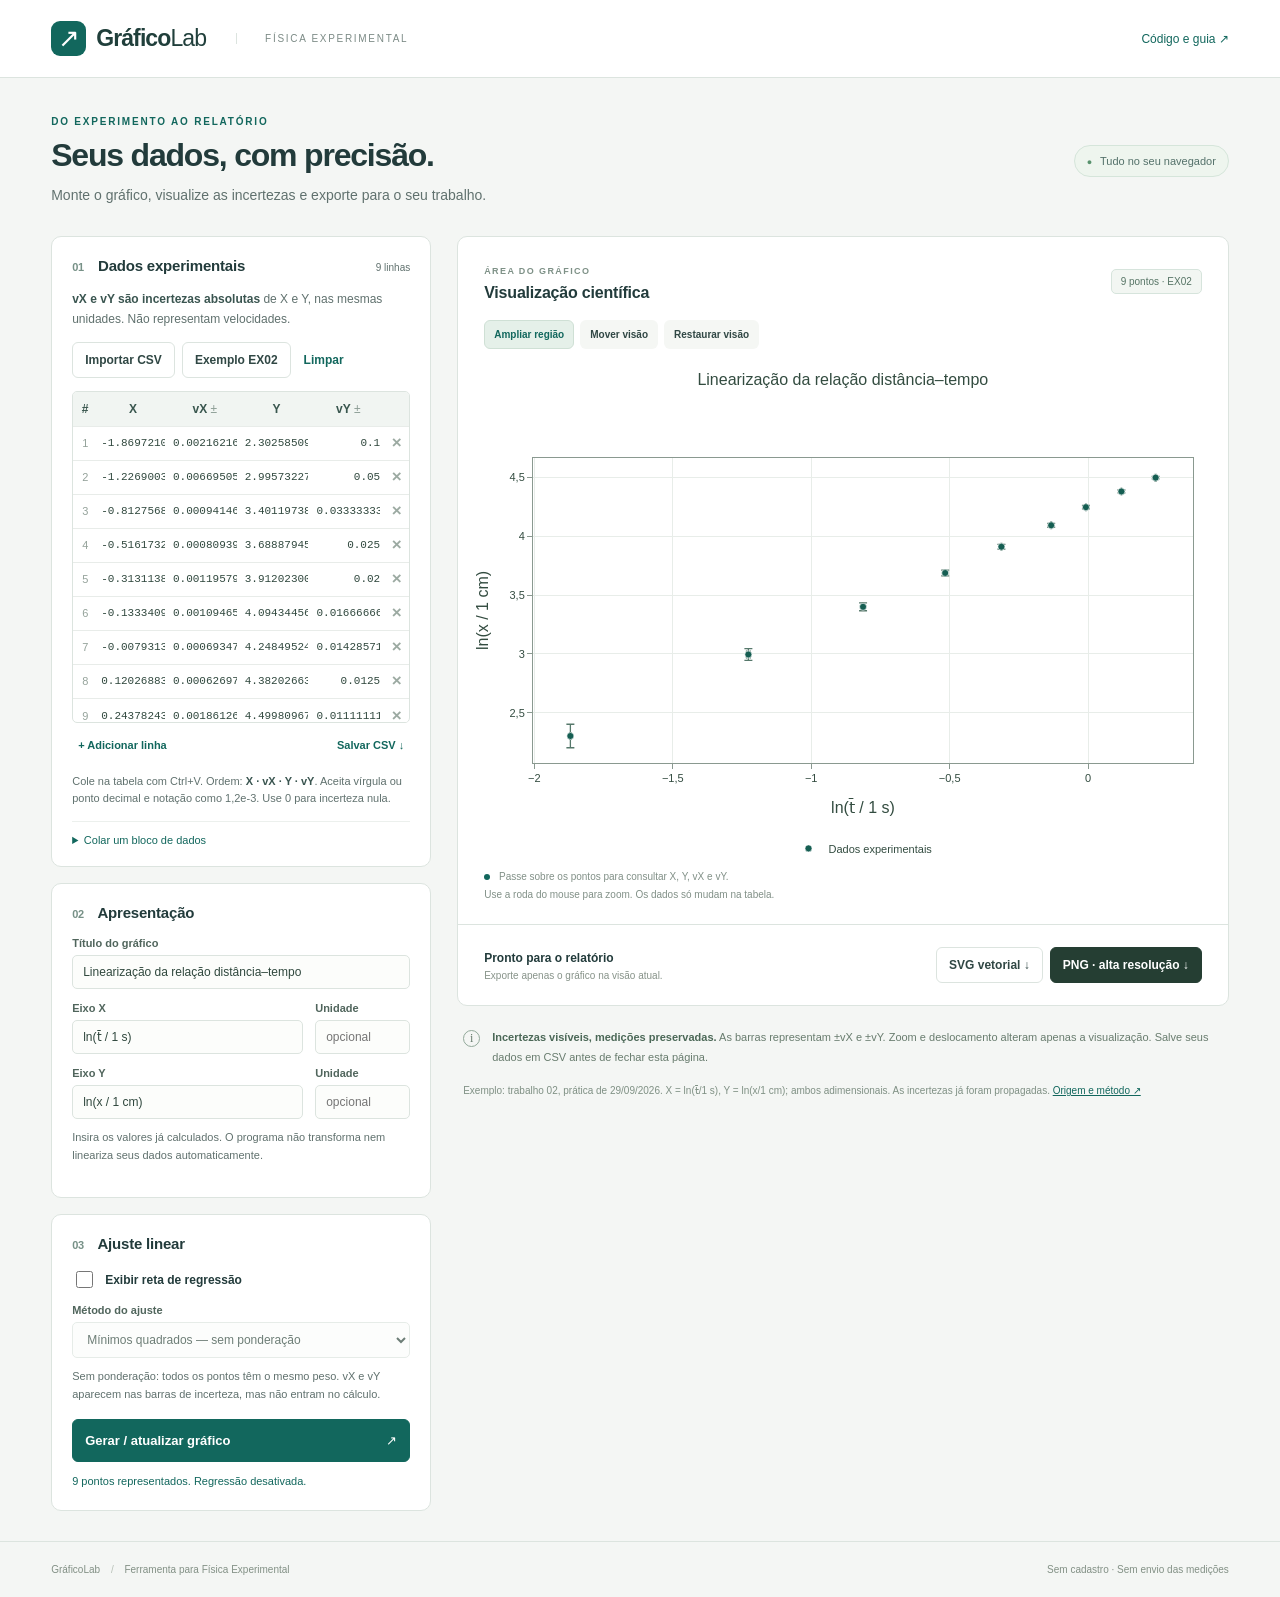
==== programa-graficos/index.html @ d4d65705 "Adiciona GraficoLab com incertezas, regressao e GitHub Pages" ====
<!doctype html>
<html lang="pt-BR">
<head>
  <meta charset="utf-8">
  <meta name="viewport" content="width=device-width, initial-scale=1">
  <meta name="description" content="Gráficos experimentais com barras de incerteza, regressão linear e exportação para relatórios. Gratuito, direto no navegador.">
  <title>GráficoLab · Física Experimental</title>
  <link rel="icon" href="favicon.svg" type="image/svg+xml">
  <link rel="stylesheet" href="css/style.css">
  <script defer src="vendor/plotly-basic-3.6.0.min.js"></script>
  <script defer src="js/data.js"></script>
  <script defer src="js/example.js"></script>
  <script defer src="js/graph.js"></script>
  <script defer src="js/script.js"></script>
</head>
<body>
  <header class="topbar"><a class="brand" href="./"><span class="brand-icon" aria-hidden="true">↗</span> Gráfico<span>Lab</span></a><span class="top-note">FÍSICA EXPERIMENTAL</span><a class="source-link" href="https://github.com/Yheitor13/Fisica/tree/main/programa-graficos" target="_blank" rel="noopener">Código e guia ↗</a></header>
  <main>
    <div class="intro"><div><p class="eyebrow">DO EXPERIMENTO AO RELATÓRIO</p><h1>Seus dados, com precisão.</h1><p>Monte o gráfico, visualize as incertezas e exporte para o seu trabalho.</p></div><span class="local-badge"><span aria-hidden="true">●</span> Tudo no seu navegador</span></div>
    <div class="workspace">
      <aside class="controls" aria-label="Dados e configuração">
        <section class="panel">
          <div class="section-heading"><h2><span class="step">01</span> Dados experimentais</h2><span id="row-count" class="count"></span></div>
          <p class="help"><strong>vX e vY são incertezas absolutas</strong> de X e Y, nas mesmas unidades. Não representam velocidades.</p>
          <div class="actions"><button id="import" type="button">Importar CSV</button><button id="example" type="button">Exemplo EX02</button><button id="clear" class="quiet" type="button">Limpar</button></div>
          <input id="file" type="file" accept=".csv,.tsv,.txt,text/csv" hidden>
          <div class="table-wrap"><table><caption class="sr-only">Digite os valores ou cole quatro colunas de uma planilha: X, vX, Y, vY.</caption><thead><tr><th scope="col">#</th><th scope="col">X</th><th scope="col">vX <span>±</span></th><th scope="col">Y</th><th scope="col">vY <span>±</span></th><th scope="col"><span class="sr-only">Excluir linha</span></th></tr></thead><tbody id="rows"></tbody></table></div>
          <div class="table-footer"><button id="add-row" class="quiet" type="button">+ Adicionar linha</button><button id="save-data" class="quiet" type="button">Salvar CSV ↓</button></div>
          <p class="help small">Cole na tabela com Ctrl+V. Ordem: <strong>X · vX · Y · vY</strong>. Aceita vírgula ou ponto decimal e notação como 1,2e-3. Use 0 para incerteza nula.</p>
          <details><summary>Colar um bloco de dados</summary><label for="paste-data" class="sr-only">Dados separados por tabulação, ponto e vírgula ou vírgula</label><textarea id="paste-data" rows="4" placeholder="X;vX;Y;vY&#10;2,50;0,05;4,80;0,10"></textarea><button id="apply-paste" type="button">Usar dados colados</button></details>
        </section>
        <section class="panel">
          <h2><span class="step">02</span> Apresentação</h2>
          <label for="title">Título do gráfico</label><input id="title" maxlength="100" value="Linearização da relação distância–tempo">
          <div class="field-grid"><div><label for="x-label">Eixo X</label><input id="x-label" maxlength="60" value="ln(t̄ / 1 s)"></div><div><label for="x-unit">Unidade</label><input id="x-unit" maxlength="24" placeholder="opcional"></div><div><label for="y-label">Eixo Y</label><input id="y-label" maxlength="60" value="ln(x / 1 cm)"></div><div><label for="y-unit">Unidade</label><input id="y-unit" maxlength="24" placeholder="opcional"></div></div>
          <p class="help small">Insira os valores já calculados. O programa não transforma nem lineariza seus dados automaticamente.</p>
        </section>
        <section class="panel">
          <h2><span class="step">03</span> Ajuste linear</h2>
          <label class="check"><input id="fit" type="checkbox"> Exibir reta de regressão</label>
          <label for="method">Método do ajuste</label><select id="method" disabled><option value="ordinary">Mínimos quadrados — sem ponderação</option><option value="weighted">Mínimos quadrados — pesos 1/vY²</option></select>
          <p id="method-help" class="help small">Sem ponderação: todos os pontos têm o mesmo peso. vX e vY aparecem nas barras de incerteza.</p>
          <button id="generate" class="primary" type="button">Gerar / atualizar gráfico <span aria-hidden="true">↗</span></button>
          <p id="status" role="status" aria-live="polite"></p>
        </section>
      </aside>
      <div class="output">
        <section class="plot-panel" aria-label="Gráfico experimental">
          <div class="plot-heading"><div><span class="eyebrow">ÁREA DO GRÁFICO</span><h2>Visualização científica</h2></div><span id="plot-state" class="tag">Dados do EX02</span></div>
          <div class="plot-tools" aria-label="Controles de visualização"><button id="zoom-mode" type="button" aria-pressed="true">Ampliar região</button><button id="pan-mode" type="button" aria-pressed="false">Mover visão</button><button id="reset" type="button">Restaurar visão</button></div>
          <div id="plot" role="img" aria-label="Gráfico de dispersão com barras de incerteza nos dois eixos"></div>
          <div class="plot-caption"><span class="dot" aria-hidden="true"></span> Passe sobre os pontos para consultar X, Y, vX e vY.<br>Use a roda do mouse para zoom. Os dados só mudam na tabela.</div>
          <div id="fit-results" class="fit-results" hidden><div class="fit-title">RETA AJUSTADA <span id="fit-kind"></span></div><p id="equation" class="equation"></p><dl><div><dt>Coeficiente angular · a</dt><dd id="slope"></dd></div><div><dt>Intercepto · b</dt><dd id="intercept"></dd></div><div><dt id="r2-label">R²</dt><dd id="r2"></dd></div></dl></div>
          <div class="export-bar"><div><strong>Pronto para o relatório</strong><p>Exporte apenas o gráfico na visão atual.</p></div><div class="actions"><button id="export-svg" type="button" disabled>SVG vetorial ↓</button><button id="export-png" class="dark" type="button" disabled>PNG · alta resolução ↓</button></div></div>
        </section>
        <div class="note"><span aria-hidden="true">i</span><p><strong>Incertezas visíveis, medições preservadas.</strong> As barras representam ±vX e ±vY. Zoom e deslocamento alteram apenas a visualização. Salve seus dados em CSV antes de fechar esta página.</p></div>
        <p id="example-note" class="provenance">Exemplo: trabalho 02, prática de 29/09/2026. X = ln(t̄/1 s), Y = ln(x/1 cm); ambos adimensionais. As incertezas já foram propagadas. <a href="exemplos/README.md" target="_blank" rel="noopener">Origem e método ↗</a></p>
      </div>
    </div>
  </main>
  <footer><span>GráficoLab <span class="footer-separator">/</span> Ferramenta para Física Experimental</span><span>Sem cadastro · Sem envio das medições</span></footer>
  <noscript>Ative o JavaScript do navegador para usar o programa.</noscript>
</body>
</html>
---- programa-graficos/css/style.css ----
:root{font-family:Inter,"Segoe UI",Arial,sans-serif;color:#223b3b;background:#f4f6f4;font-size:14px;font-synthesis:none;--green:#12675d;--muted:#60716e;--border:#dce4df}*{box-sizing:border-box}body{margin:0}button,input,select,textarea{font:inherit}button,a,input,select,textarea{touch-action:manipulation}a{color:var(--green)}button{cursor:pointer;min-height:36px;border:1px solid var(--border);border-radius:6px;background:white;color:#304744;padding:8px 12px;font-weight:600;font-size:12px;transition:background .15s}button:hover{background:#edf4ef}button:disabled{opacity:.45;cursor:not-allowed}button:focus-visible,input:focus-visible,select:focus-visible,textarea:focus-visible,a:focus-visible,summary:focus-visible{outline:3px solid #67b6a6;outline-offset:2px}.topbar{height:78px;border-bottom:1px solid var(--border);background:#fff;display:flex;align-items:center;gap:30px;padding:0 4vw}.brand{text-decoration:none;font-size:23px;font-weight:750;letter-spacing:-.9px;display:flex;align-items:center;color:#203f3b}.brand>span:last-child{font-weight:400}.brand-icon{background:var(--green);color:white;border-radius:9px;width:35px;height:35px;display:grid;place-items:center;margin-right:10px;font-size:26px}.top-note{font-size:10px;letter-spacing:1.7px;color:#7c8b86;border-left:1px solid var(--border);padding-left:28px}.source-link{margin-left:auto;font-size:12px;text-decoration:none}main{max-width:1640px;margin:auto;padding:38px 4vw 30px}.intro{display:flex;justify-content:space-between;align-items:center;margin-bottom:30px;gap:20px}.eyebrow{font-size:10px;letter-spacing:1.8px;font-weight:700;color:var(--green);margin:0 0 10px}h1{font-size:32px;letter-spacing:-1.2px;font-weight:600;margin:0 0 10px}.intro p:not(.eyebrow){color:var(--muted);margin:0;line-height:1.6}.local-badge{font-size:11px;white-space:nowrap;color:#54716a;border:1px solid #d5e5da;background:#eef5ee;padding:9px 12px;border-radius:20px}.local-badge span{color:#58926d;font-size:9px;margin-right:5px}.workspace{display:grid;grid-template-columns:380px minmax(0,1fr);gap:26px;align-items:start}.controls{display:grid;gap:16px}.panel,.plot-panel{background:white;border:1px solid var(--border);border-radius:10px}.panel{padding:20px}h2{font-size:15px;font-weight:650;margin:0 0 16px;letter-spacing:-.2px}.step{color:#779187;font-size:11px;margin-right:10px;font-variant-numeric:tabular-nums}.section-heading{display:flex;align-items:baseline;justify-content:space-between}.count{font-size:10px;color:var(--muted);white-space:nowrap}.help{font-size:12px;line-height:1.6;color:var(--muted);margin:0 0 13px}.help strong{font-weight:600;color:#3a5550}.small{font-size:11px;margin-top:10px}.actions{display:flex;flex-wrap:wrap;gap:7px}.quiet{border-color:transparent;background:transparent;color:var(--green);padding-left:5px;padding-right:5px}.table-wrap{overflow:auto;max-height:332px;margin-top:13px;border:1px solid var(--border);border-radius:5px}table{width:100%;border-collapse:collapse;table-layout:fixed;font-variant-numeric:tabular-nums}th{background:#f1f5f2;color:#39564e;font-size:12px;position:sticky;top:0;padding:10px 0;z-index:1}th span{font-weight:400;color:#8b9c94}th:first-child{width:24px}th:last-child{width:25px}td{border-top:1px solid #e8ece9;font-size:11px;text-align:center;color:#94a29a;height:34px}td input{width:100%;min-width:0;border:0!important;border-radius:0!important;text-align:right!important;font-size:11px!important;padding:8px 3px!important;color:#314b43;background:transparent!important;font-family:Consolas,monospace}td input:focus{background:#edf7f0!important}td input[aria-invalid=true]{background:#fff1ef!important;box-shadow:inset 0 -2px #a84033}.remove-row{border:0;padding:0;min-height:26px;width:22px;font-size:17px;color:#9caaa2}.table-footer{display:flex;justify-content:space-between;padding-top:4px}.table-footer button{font-size:11px}details{border-top:1px solid #ecf0ed;padding-top:12px}summary{cursor:pointer;color:var(--green);font-size:11px}textarea{width:100%;margin:10px 0;resize:vertical;font-family:Consolas,monospace}label:not(.check){display:block;font-size:11px;font-weight:600;color:#50655c;margin:13px 0 6px}input:not([type=checkbox]),select,textarea{border:1px solid var(--border);border-radius:5px;padding:9px 10px;width:100%;background:#fcfdfb;color:#30483e;font-size:12px}.field-grid{display:grid;grid-template-columns:minmax(0,1fr) 95px;gap:0 12px}.check{display:flex;align-items:center;gap:9px;font-size:12px;font-weight:600}.check input{accent-color:var(--green);width:17px;height:17px}.primary{display:flex;align-items:center;justify-content:space-between;background:var(--green);color:white;border-color:var(--green);width:100%;margin-top:16px;min-height:43px;font-size:13px}.primary:hover{background:#0c5249}#status{font-size:11px;line-height:1.5;margin-bottom:0;color:var(--green)}#status.error{color:#a32d26}#status.pending{color:#856018}.plot-panel{overflow:hidden}.plot-heading{padding:24px 26px 18px;display:flex;align-items:center;justify-content:space-between;gap:10px}.plot-heading h2{margin:7px 0 0;font-size:16px}.plot-heading .eyebrow{font-size:9px;color:#7e9187;letter-spacing:1.4px}.tag{border:1px solid #d6e4dc;border-radius:5px;background:#f2f6f2;color:#567465;font-size:10px;padding:6px 9px;white-space:nowrap}.plot-tools{display:flex;gap:6px;flex-wrap:wrap;padding:0 26px 9px}.plot-tools button{font-size:10px;min-height:29px;padding:5px 9px;border-color:transparent;background:#f5f7f4}.plot-tools button[aria-pressed=true]{background:#e5f0e9;color:var(--green);border-color:#cfe0d5}#plot{width:100%;height:510px}.plot-caption{font-size:10px;line-height:1.8;color:#819087;margin:0 26px 20px}.dot{display:inline-block;width:6px;height:6px;border-radius:50%;background:#12675d;margin-right:6px}.fit-results{border-top:1px solid #e3ebe5;padding:22px 26px;background:#f8faf7}.fit-title{font-size:9px;letter-spacing:1.4px;font-weight:700;color:var(--green)}.fit-title span{font-weight:400;letter-spacing:0;float:right}.equation{font-family:Cambria,Georgia,serif;font-size:24px;color:#204e3d;margin:14px 0 18px;overflow-wrap:anywhere}dl{display:grid;grid-template-columns:1fr 1fr 1fr;gap:12px;margin:0}dt{font-size:10px;color:#788a7e}dd{font:16px Consolas,monospace;margin:8px 0 0;color:#335b47;overflow-wrap:anywhere}.export-bar{padding:22px 26px;display:flex;justify-content:space-between;align-items:center;border-top:1px solid var(--border);gap:15px;flex-wrap:wrap}.export-bar strong{font-size:12px}.export-bar p{margin:5px 0 0;color:#879389;font-size:10px}.dark{background:#253e33;color:white;border-color:#253e33}.dark:hover{background:#3a594a}.note{display:flex;gap:12px;margin:22px 6px 12px;color:#687c6e}.note>span{border:1px solid #92a99a;border-radius:50%;width:17px;height:17px;flex-shrink:0;text-align:center;font:12px Georgia,serif;margin-top:2px}.note p{font-size:11px;line-height:1.8;margin:0}.note strong{font-weight:600;color:#4b6857}.provenance{font-size:10px;line-height:1.8;color:#7f9084;margin:14px 6px;max-width:710px}footer{border-top:1px solid var(--border);padding:22px 4vw;display:flex;justify-content:space-between;color:#829085;font-size:10px;gap:15px}.footer-separator{margin:0 8px;color:#b7c0b7}.sr-only{position:absolute;width:1px;height:1px;padding:0;margin:-1px;overflow:hidden;clip:rect(0,0,0,0);white-space:nowrap;border:0}[hidden]{display:none!important}@media(min-width:1550px){#plot{height:590px}}@media(max-width:1100px){.workspace{grid-template-columns:340px minmax(0,1fr);gap:16px}main{padding-left:24px;padding-right:24px}.panel{padding:16px}.plot-heading,.export-bar{padding:20px}.plot-tools{padding-left:20px}.plot-heading{flex-wrap:wrap}.local-badge{display:none}#plot{height:460px}.export-bar button{font-size:10px}}@media(max-width:800px){.workspace{grid-template-columns:minmax(0,1fr)}.top-note{display:none}.intro{margin-bottom:22px}main{padding:26px 16px}h1{font-size:27px}.intro p:not(.eyebrow){font-size:12px}.topbar{height:66px;padding:0 18px}.brand{font-size:21px}.source-link{font-size:10px}.controls{grid-template-columns:1fr 1fr}.controls>.panel:first-child{grid-column:1/-1}.controls>.panel:last-child{display:flex;flex-direction:column}.primary{margin-top:auto}.output{min-width:0}#plot{height:450px}footer{flex-direction:column}.table-wrap{max-height:280px}.plot-heading h2{font-size:14px}.fit-title span{float:none;display:block;margin-top:6px}.equation{font-size:22px}}@media(max-width:500px){.controls{grid-template-columns:1fr}.panel{padding:18px}.primary{margin-top:14px}#plot{height:390px}dl{grid-template-columns:1fr 1fr}dd{font-size:14px}.plot-caption{margin-left:18px}.plot-heading{padding:18px}.export-bar{padding:18px}.tag{font-size:9px}.plot-tools{padding-left:18px}}
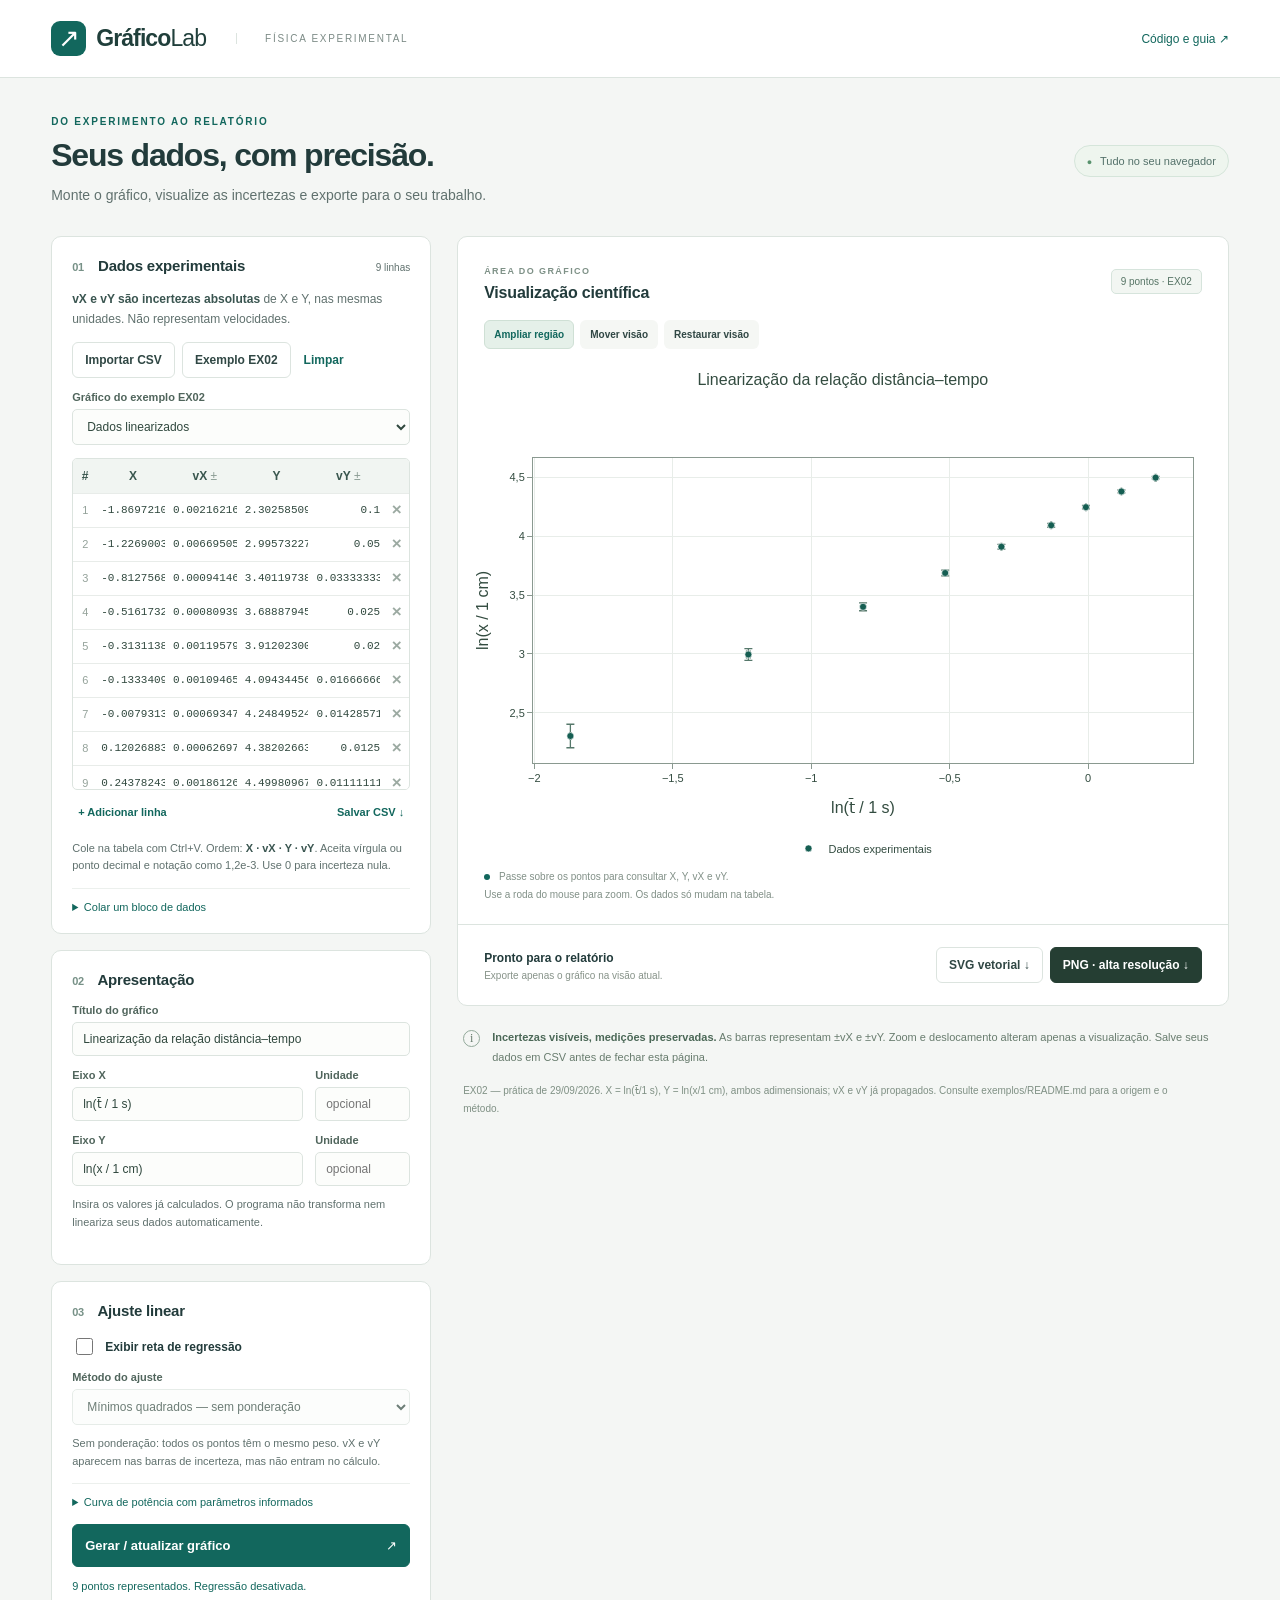
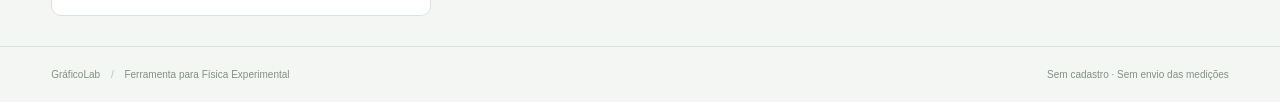
==== commit 2c37befc: "Usa Graficolab nos graficos do relatorio e referencia o programa" ====
--- a/programa-graficos/index.html
+++ b/programa-graficos/index.html
@@ -23,6 +23,7 @@
           <div class="section-heading"><h2><span class="step">01</span> Dados experimentais</h2><span id="row-count" class="count"></span></div>
           <p class="help"><strong>vX e vY são incertezas absolutas</strong> de X e Y, nas mesmas unidades. Não representam velocidades.</p>
           <div class="actions"><button id="import" type="button">Importar CSV</button><button id="example" type="button">Exemplo EX02</button><button id="clear" class="quiet" type="button">Limpar</button></div>
+          <label for="example-view">Gráfico do exemplo EX02</label><select id="example-view"><option value="linear">Dados linearizados</option><option value="original">Dados antes da linearização</option><option value="curve">Curva reconstruída na escala original</option></select>
           <input id="file" type="file" accept=".csv,.tsv,.txt,text/csv" hidden>
           <div class="table-wrap"><table><caption class="sr-only">Digite os valores ou cole quatro colunas de uma planilha: X, vX, Y, vY.</caption><thead><tr><th scope="col">#</th><th scope="col">X</th><th scope="col">vX <span>±</span></th><th scope="col">Y</th><th scope="col">vY <span>±</span></th><th scope="col"><span class="sr-only">Excluir linha</span></th></tr></thead><tbody id="rows"></tbody></table></div>
           <div class="table-footer"><button id="add-row" class="quiet" type="button">+ Adicionar linha</button><button id="save-data" class="quiet" type="button">Salvar CSV ↓</button></div>
@@ -40,6 +41,7 @@
           <label class="check"><input id="fit" type="checkbox"> Exibir reta de regressão</label>
           <label for="method">Método do ajuste</label><select id="method" disabled><option value="ordinary">Mínimos quadrados — sem ponderação</option><option value="weighted">Mínimos quadrados — pesos 1/vY²</option></select>
           <p id="method-help" class="help small">Sem ponderação: todos os pontos têm o mesmo peso. vX e vY aparecem nas barras de incerteza.</p>
+          <details><summary>Curva de potência com parâmetros informados</summary><label class="check"><input id="curve" type="checkbox"> Exibir Y = C(X/X₀)ⁿ</label><div class="field-grid"><div><label for="curve-c">C (unidade de Y)</label><input id="curve-c" value="1" inputmode="decimal"></div><div><label for="curve-n">Expoente n</label><input id="curve-n" value="1" inputmode="decimal"></div></div><label for="curve-x0">X₀ (unidade de X)</label><input id="curve-x0" value="1" inputmode="decimal"><p class="help small">Coeficientes já calculados na análise. A curva é desenhada no intervalo dos dados, para X e X₀ positivos. Não há novo ajuste nem linearização automática. Desative a reta para usar esta opção.</p></details>
           <button id="generate" class="primary" type="button">Gerar / atualizar gráfico <span aria-hidden="true">↗</span></button>
           <p id="status" role="status" aria-live="polite"></p>
         </section>
